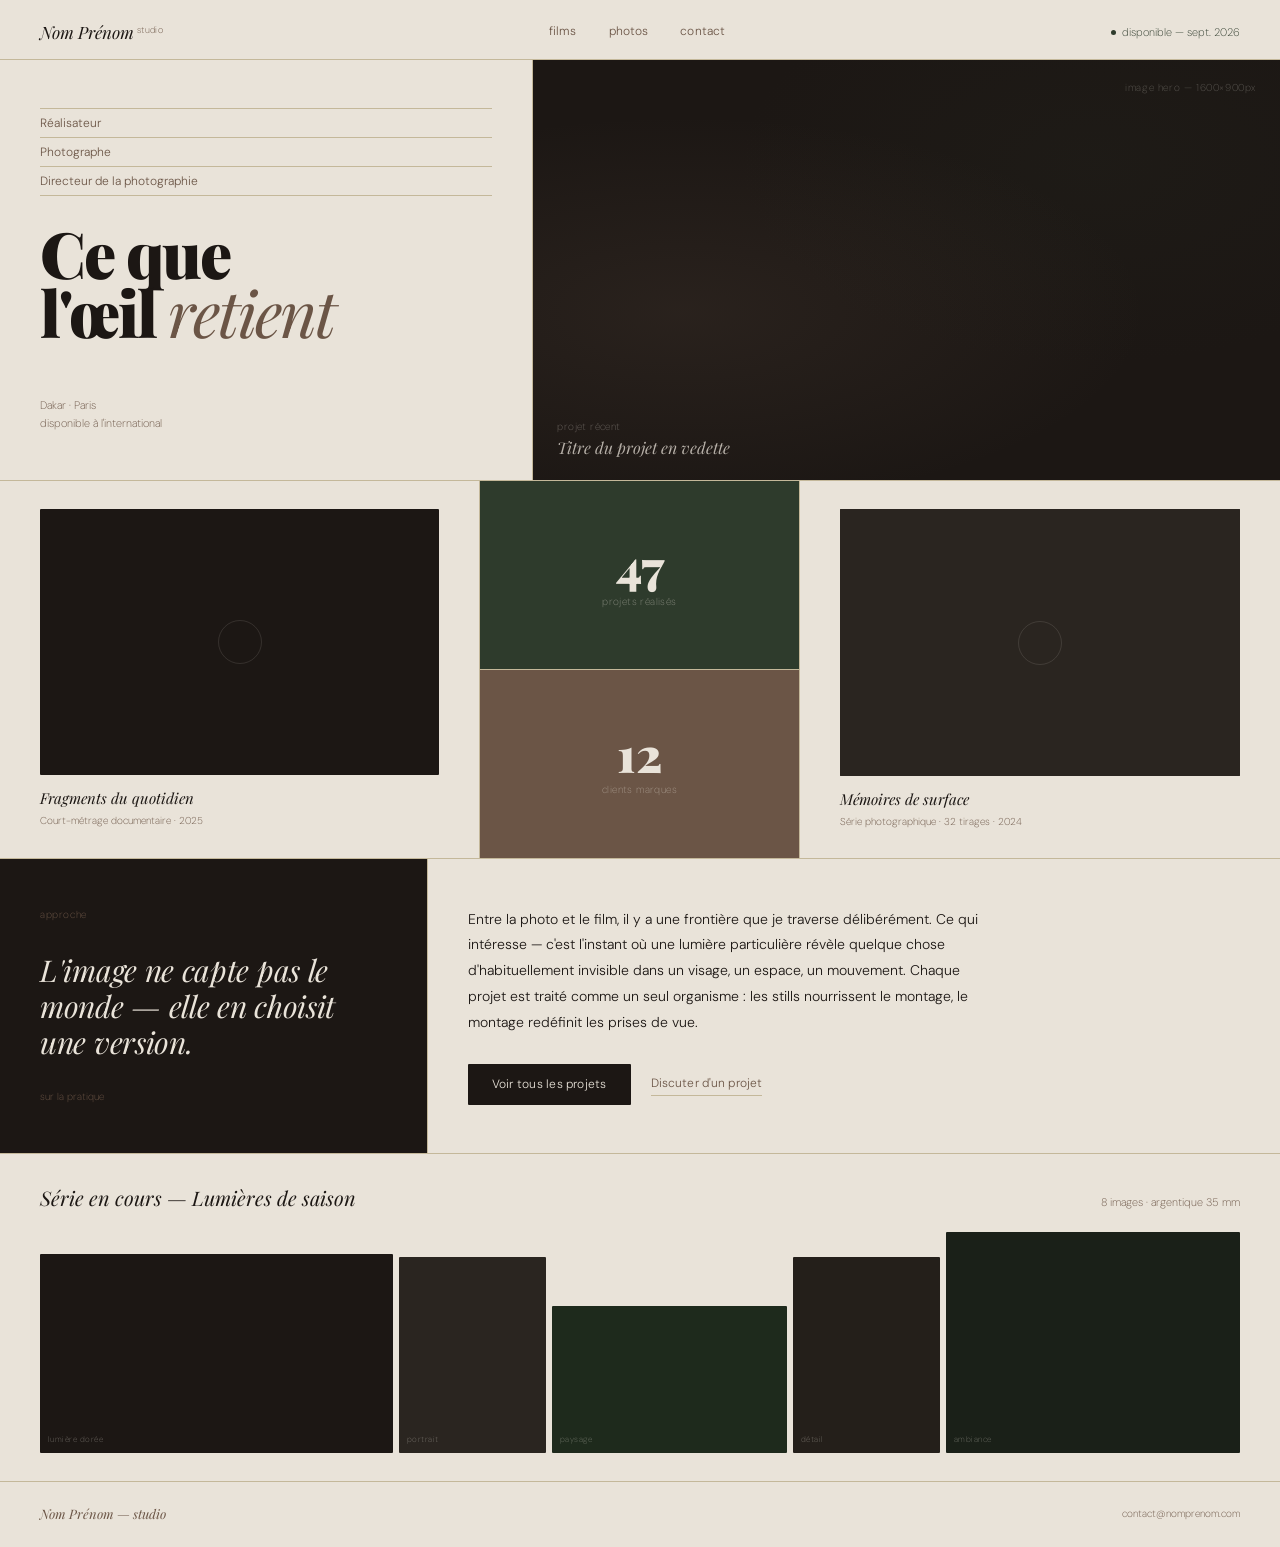
==== index.html @ 0ecfddc7 "first commit" ====
<!DOCTYPE html>
<html lang="fr">
<head>
  <meta charset="UTF-8">
  <meta name="viewport" content="width=device-width, initial-scale=1.0">
  <title>Nom Prénom — Studio</title>
  <meta name="description" content="Réalisateur, photographe et directeur de la photographie. Disponible pour projets cinéma, clip, publicité et séries photographiques.">

  <meta property="og:type" content="website">
  <meta property="og:locale" content="fr_FR">
  <meta property="og:title" content="Nom Prénom — Studio">
  <meta property="og:description" content="Réalisateur, photographe et directeur de la photographie. Disponible pour projets cinéma, clip, publicité et séries photographiques.">
  <meta name="twitter:card" content="summary_large_image">
  <meta name="twitter:title" content="Nom Prénom — Studio">
  <meta name="twitter:description" content="Réalisateur, photographe et directeur de la photographie.">
  <!--
    À ACTIVER une fois le nom de domaine définitif connu :
    <link rel="canonical" href="https://votre-domaine.com/index.html">
    <meta property="og:url" content="https://votre-domaine.com/index.html">
    <meta property="og:image" content="https://votre-domaine.com/images/og-cover.jpg"> (1200×630px)
  -->

  <link rel="icon" href="data:image/svg+xml,%3Csvg xmlns='http://www.w3.org/2000/svg' viewBox='0 0 100 100'%3E%3Crect width='100' height='100' fill='%231C1714'/%3E%3Ctext x='50' y='68' font-size='52' font-family='Georgia, serif' fill='%23E9E3D9' text-anchor='middle'%3ENP%3C/text%3E%3C/svg%3E">

  <link rel="preconnect" href="https://fonts.googleapis.com">
  <link rel="preconnect" href="https://fonts.gstatic.com" crossorigin>
  <link rel="stylesheet" href="https://fonts.googleapis.com/css2?family=Playfair+Display:ital,wght@0,400;0,700;0,900;1,400;1,700&family=DM+Sans:wght@200;300;400&display=swap">

  <link rel="stylesheet" href="style.css">
  <link rel="stylesheet" href="home.css">
  <link rel="stylesheet" href="pages.css">
</head>
<body>

<!-- ═══════════ NAV ═══════════ -->
<nav class="nav" role="navigation" aria-label="Navigation principale">
  <div class="nav-wordmark">
    <a href="index.html">Nom Prénom<sup>studio</sup></a>
  </div>
  <div class="nav-links">
    <a class="nav-link" href="films.html">films</a>
    <a class="nav-link" href="photos.html">photos</a>
    <a class="nav-link" href="contact.html">contact</a>
  </div>
  <div class="nav-status" aria-label="Statut de disponibilité">disponible — sept. 2026</div>
</nav>


<!-- ═══════════ PAGE : HOME ═══════════ -->
<main id="page-home" role="main">

  <!-- Hero -->
  <section class="hero" aria-label="Présentation">
    <div class="hero-left">
      <div>
        <div class="hero-disciplines" role="list">
          <div class="hero-discipline-item" role="listitem">Réalisateur</div>
          <div class="hero-discipline-item" role="listitem">Photographe</div>
          <div class="hero-discipline-item" role="listitem">Directeur de la photographie</div>
        </div>
        <h1 class="hero-h1">Ce que<br>l'œil <em>retient</em></h1>
      </div>
      <p class="hero-location">Dakar · Paris<br>disponible à l'international</p>
    </div>
    <a class="hero-right" href="films.html" aria-label="Voir les films">
      <div class="hero-grain" aria-hidden="true"></div>
      <!--
        REMPLACER PAR UNE IMAGE :
        <img src="images/hero.jpg" alt="Projet récent" style="width:100%;height:100%;object-fit:cover;opacity:.85;">
      -->
      <div class="hero-placeholder" aria-hidden="true">
        <div class="hero-placeholder-hint">image hero — 1600×900px</div>
        <div>
          <p class="hero-placeholder-tag">projet récent</p>
          <p class="hero-placeholder-title">Titre du projet en vedette</p>
        </div>
      </div>
    </a>
  </section>

  <!-- Projets en vedette -->
  <section class="featured bordered-top" aria-label="Projets sélectionnés">
    <div class="featured-cell">
      <a class="featured-thumb" href="projet.html?id=projet-1" aria-label="Voir le projet 1">
        <!--
          REMPLACER PAR UNE IMAGE :
          <img src="images/projet-1-thumb.jpg" alt="Fragments du quotidien">
        -->
        <div class="thumb-placeholder" aria-hidden="true">
          <div class="thumb-placeholder-inner"></div>
        </div>
      </a>
      <p class="featured-project-title">Fragments du quotidien</p>
      <p class="featured-project-meta">Court-métrage documentaire · 2025</p>
    </div>

    <div class="featured-cell featured-cell-mid" aria-hidden="true">
      <div class="featured-stat featured-stat-forest">
        <span class="featured-stat-n">47</span>
        <span class="featured-stat-label">projets réalisés</span>
      </div>
      <div class="featured-stat featured-stat-sepia">
        <span class="featured-stat-n">12</span>
        <span class="featured-stat-label">clients marques</span>
      </div>
    </div>

    <div class="featured-cell" style="border-right:none;">
      <a class="featured-thumb" href="projet.html?id=projet-2" aria-label="Voir le projet 2">
        <!--
          REMPLACER PAR UNE IMAGE :
          <img src="images/projet-2-thumb.jpg" alt="Mémoires de surface">
        -->
        <div class="thumb-placeholder" aria-hidden="true" style="background:#2A2520;">
          <div class="thumb-placeholder-inner"></div>
        </div>
      </a>
      <p class="featured-project-title">Mémoires de surface</p>
      <p class="featured-project-meta">Série photographique · 32 tirages · 2024</p>
    </div>
  </section>

  <!-- Manifeste -->
  <section class="manifesto bordered-top" aria-label="Approche artistique">
    <div class="manifesto-left">
      <span class="manifesto-label">approche</span>
      <blockquote class="manifesto-quote">
        L'image ne capte pas le monde — elle en choisit une version.
      </blockquote>
      <span class="manifesto-attr">sur la pratique</span>
    </div>
    <div class="manifesto-right">
      <p class="manifesto-text">
        Entre la photo et le film, il y a une frontière que je traverse délibérément. Ce qui intéresse — c'est l'instant où une lumière particulière révèle quelque chose d'habituellement invisible dans un visage, un espace, un mouvement. Chaque projet est traité comme un seul organisme : les stills nourrissent le montage, le montage redéfinit les prises de vue.
      </p>
      <div class="manifesto-ctas">
        <a class="btn-ink" href="films.html">Voir tous les projets</a>
        <a class="btn-ghost" href="contact.html">Discuter d'un projet</a>
      </div>
    </div>
  </section>

  <!-- Bande séries -->
  <section class="series-band bordered-top" aria-label="Série en cours">
    <div class="series-band-header">
      <h2 class="series-band-title">Série en cours — Lumières de saison</h2>
      <span class="series-band-count">8 images · argentique 35 mm</span>
    </div>
    <a class="series-strip" href="photos.html" role="button" tabindex="0" aria-label="Voir toutes les photos">
      <!--
        REMPLACER PAR DES IMAGES :
        <div class="strip-item"><img src="images/serie-1.jpg" alt=""><span class="strip-label">lumière dorée</span></div>
        etc.
      -->
      <div class="strip-item"><span class="strip-label">lumière dorée</span></div>
      <div class="strip-item"><span class="strip-label">portrait</span></div>
      <div class="strip-item"><span class="strip-label">paysage</span></div>
      <div class="strip-item"><span class="strip-label">détail</span></div>
      <div class="strip-item"><span class="strip-label">ambiance</span></div>
    </a>
  </section>

  <footer class="footer">
    <span class="footer-name">Nom Prénom — studio</span>
    <span class="footer-right">contact@nomprenom.com</span>
  </footer>
</main>







</body>
</html>
---- style.css ----
/* Polices chargées via <link> dans le <head> de chaque page (l'ancien @import ici bloquait le rendu). */

/* ─── Tokens ─── */
:root {
  --paper:      #E9E3D9;
  --paper-dark: #D9D0C3;
  --ink:        #1C1714;
  --sepia:      #6B5546;
  --warm-mid:   #C4B89A;
  --forest:     #2E3B2C;

  --serif: 'Playfair Display', Georgia, serif;
  --sans:  'DM Sans', system-ui, sans-serif;

  --gap-sm:  12px;
  --gap-md:  28px;
  --gap-lg:  48px;
  --pad-x:   40px;
  --border:  1px solid var(--warm-mid);
}

/* ─── Reset ─── */
*, *::before, *::after { box-sizing: border-box; margin: 0; padding: 0; }
html { font-size: 16px; scroll-behavior: smooth; }
body {
  background: var(--paper);
  color: var(--ink);
  font-family: var(--sans);
  font-weight: 300;
  line-height: 1.6;
  -webkit-font-smoothing: antialiased;
}
img { display: block; max-width: 100%; }
a { color: inherit; text-decoration: none; }
button, input, textarea {
  font-family: var(--sans);
  font-size: inherit;
}

/* ─── Nav ─── */
.nav {
  position: sticky;
  top: 0;
  z-index: 100;
  background: var(--paper);
  display: flex;
  align-items: flex-end;
  justify-content: space-between;
  padding: 22px var(--pad-x) 18px;
  border-bottom: var(--border);
}
.nav-wordmark {
  font-family: var(--serif);
  font-size: 17px;
  font-weight: 400;
  font-style: italic;
  color: var(--ink);
  line-height: 1;
  cursor: pointer;
}
.nav-wordmark sup {
  font-style: normal;
  font-family: var(--sans);
  font-size: 9px;
  font-weight: 200;
  color: var(--sepia);
  letter-spacing: 0.04em;
  vertical-align: super;
  margin-left: 3px;
}
.nav-links {
  display: flex;
  gap: 32px;
  align-items: baseline;
}
.nav-link {
  font-size: 12px;
  font-weight: 300;
  color: var(--sepia);
  letter-spacing: 0.01em;
  cursor: pointer;
  transition: color 0.2s;
}
.nav-link:hover,
.nav-link.active { color: var(--ink); }
.nav-status {
  font-size: 11px;
  font-weight: 200;
  color: var(--forest);
  display: flex;
  align-items: center;
  gap: 6px;
}
.nav-status::before {
  content: '';
  width: 5px; height: 5px;
  border-radius: 50%;
  background: var(--forest);
  flex-shrink: 0;
}


/* ─── Section borders ─── */
.bordered-top { border-top: var(--border); }

/* ─── Shared heading styles ─── */
.serif-display {
  font-family: var(--serif);
  font-weight: 900;
  letter-spacing: -0.03em;
  line-height: 0.92;
}
.serif-italic {
  font-family: var(--serif);
  font-style: italic;
  font-weight: 400;
}

/* ─── Buttons ─── */
.btn-ink {
  display: inline-block;
  font-size: 12px;
  font-weight: 300;
  color: var(--paper);
  background: var(--ink);
  padding: 11px 24px;
  border: none;
  border-radius: 1px;
  cursor: pointer;
  letter-spacing: 0.02em;
  transition: opacity 0.2s;
}
.btn-ink:hover { opacity: 0.8; }
.btn-ghost {
  display: inline-block;
  font-size: 12px;
  font-weight: 300;
  color: var(--sepia);
  background: none;
  border: none;
  border-bottom: 0.5px solid var(--warm-mid);
  padding-bottom: 2px;
  cursor: pointer;
  letter-spacing: 0.01em;
  transition: color 0.2s;
}
.btn-ghost:hover { color: var(--ink); }

/* ─── Footer ─── */
.footer {
  border-top: var(--border);
  padding: 22px var(--pad-x);
  display: flex;
  justify-content: space-between;
  align-items: center;
}
.footer-name {
  font-family: var(--serif);
  font-size: 13px;
  font-style: italic;
  color: var(--sepia);
}
.footer-right {
  font-size: 10px;
  font-weight: 200;
  color: var(--sepia);
}

/* ─── Responsive ─── */
@media (max-width: 768px) {
  :root { --pad-x: 20px; }
  .nav-links { gap: 18px; }
  .nav-status { display: none; }
}
@media (max-width: 560px) {
  .nav-links { display: none; }
  .nav-mobile-toggle { display: flex; }
}

/* ─── Reduced motion ─── */
@media (prefers-reduced-motion: reduce) {
  *, *::before, *::after { transition: none !important; animation: none !important; }
}
---- home.css ----
/* ─── HOME — Hero ─── */
.hero {
  display: grid;
  grid-template-columns: 5fr 7fr;
  min-height: 420px;
}
.hero-left {
  padding: var(--gap-lg) var(--pad-x);
  display: flex;
  flex-direction: column;
  justify-content: space-between;
  border-right: var(--border);
}
.hero-disciplines {
  display: flex;
  flex-direction: column;
}
.hero-discipline-item {
  font-size: 12px;
  font-weight: 300;
  color: var(--sepia);
  padding: 8px 0;
  border-top: 0.5px solid var(--warm-mid);
  line-height: 1;
}
.hero-discipline-item:last-child {
  border-bottom: 0.5px solid var(--warm-mid);
}
.hero-h1 {
  font-family: var(--serif);
  font-size: clamp(42px, 6vw, 64px);
  font-weight: 900;
  line-height: 0.92;
  letter-spacing: -0.03em;
  color: var(--ink);
  margin-top: var(--gap-md);
}
.hero-h1 em {
  font-style: italic;
  font-weight: 400;
  color: var(--sepia);
}
.hero-location {
  font-size: 11px;
  font-weight: 200;
  color: var(--sepia);
  line-height: 1.6;
  margin-top: var(--gap-md);
}
.hero-right {
  position: relative;
  overflow: hidden;
  background: var(--ink);
  min-height: 380px;
  cursor: pointer;
}
.hero-placeholder {
  position: absolute;
  inset: 0;
  display: flex;
  flex-direction: column;
  justify-content: space-between;
  padding: 20px 24px;
}
.hero-placeholder-hint {
  font-size: 10px;
  font-weight: 200;
  color: rgba(233,227,217,0.3);
  letter-spacing: 0.06em;
  align-self: flex-end;
}
.hero-placeholder-info {
  display: flex;
  flex-direction: column;
  gap: 4px;
}
.hero-placeholder-tag {
  font-size: 10px;
  font-weight: 200;
  color: rgba(233,227,217,0.35);
  letter-spacing: 0.04em;
}
.hero-placeholder-title {
  font-family: var(--serif);
  font-size: 16px;
  font-style: italic;
  color: rgba(233,227,217,0.75);
}
/* Overlay visuel grain argentique */
.hero-grain {
  position: absolute;
  inset: 0;
  background-image:
    radial-gradient(ellipse at 20% 60%, rgba(139,111,94,0.12) 0%, transparent 55%),
    radial-gradient(ellipse at 75% 25%, rgba(46,59,44,0.1) 0%, transparent 45%);
  pointer-events: none;
}
/* Guide "remplacer image" */
.hero-image-guide {
  position: absolute;
  inset: 0;
  display: flex;
  align-items: center;
  justify-content: center;
  border: 1px dashed rgba(233,227,217,0.12);
  margin: 20px;
  border-radius: 1px;
  pointer-events: none;
}
.hero-image-guide-text {
  font-size: 11px;
  font-weight: 200;
  color: rgba(233,227,217,0.2);
  letter-spacing: 0.08em;
}

/* ─── HOME — Projets en vedette ─── */
.featured {
  display: grid;
  grid-template-columns: 3fr 2fr 3fr;
  border-top: var(--border);
}
.featured-cell {
  padding: var(--gap-md) var(--pad-x);
  border-right: var(--border);
}
.featured-cell:last-child { border-right: none; }
.featured-cell-mid {
  padding: 0;
  display: flex;
  flex-direction: column;
}
.featured-stat {
  flex: 1;
  display: flex;
  flex-direction: column;
  align-items: center;
  justify-content: center;
  padding: var(--gap-md);
}
.featured-stat:first-child { border-bottom: var(--border); }
.featured-stat-n {
  font-family: var(--serif);
  font-size: 48px;
  font-weight: 900;
  line-height: 1;
  color: var(--paper);
}
.featured-stat-label {
  font-size: 10px;
  font-weight: 200;
  color: rgba(233,227,217,0.45);
  margin-top: 5px;
  letter-spacing: 0.04em;
}
.featured-stat-forest { background: var(--forest); }
.featured-stat-sepia  { background: var(--sepia); }

.featured-thumb {
  display: block;
  width: 100%;
  aspect-ratio: 3/2;
  background: var(--ink);
  border-radius: 1px;
  margin-bottom: 14px;
  overflow: hidden;
  position: relative;
  cursor: pointer;
}
.featured-thumb img {
  width: 100%; height: 100%;
  object-fit: cover;
  transition: transform 0.4s ease;
}
.featured-thumb:hover img { transform: scale(1.03); }
/* Placeholder si pas d'image */
.thumb-placeholder {
  position: absolute;
  inset: 0;
  display: flex;
  align-items: center;
  justify-content: center;
}
.thumb-placeholder-inner {
  width: 44px; height: 44px;
  border: 0.5px solid rgba(233,227,217,0.12);
  border-radius: 50%;
  display: flex;
  align-items: center;
  justify-content: center;
}
.featured-project-title {
  font-family: var(--serif);
  font-size: 15px;
  font-style: italic;
  color: var(--ink);
  margin-bottom: 5px;
  line-height: 1.25;
}
.featured-project-meta {
  font-size: 10px;
  font-weight: 200;
  color: var(--sepia);
}

/* ─── HOME — Manifeste ─── */
.manifesto {
  display: grid;
  grid-template-columns: 1fr 2fr;
  border-top: var(--border);
}
.manifesto-left {
  padding: var(--gap-lg) var(--pad-x);
  background: var(--ink);
  display: flex;
  flex-direction: column;
  justify-content: space-between;
  gap: var(--gap-md);
}
.manifesto-label {
  font-size: 10px;
  font-weight: 200;
  color: var(--sepia);
  letter-spacing: 0.06em;
}
.manifesto-quote {
  font-family: var(--serif);
  font-size: clamp(20px, 2.5vw, 30px);
  font-style: italic;
  font-weight: 400;
  color: var(--paper);
  line-height: 1.2;
  letter-spacing: -0.01em;
}
.manifesto-attr {
  font-size: 10px;
  font-weight: 200;
  color: var(--sepia);
}
.manifesto-right {
  padding: var(--gap-lg) var(--pad-x);
  border-left: var(--border);
  display: flex;
  flex-direction: column;
  justify-content: space-between;
  gap: var(--gap-md);
}
.manifesto-text {
  font-size: 14px;
  font-weight: 300;
  color: var(--ink);
  line-height: 1.85;
  max-width: 52ch;
}
.manifesto-ctas {
  display: flex;
  gap: 20px;
  align-items: center;
}

/* ─── HOME — Bande séries ─── */
.series-band {
  border-top: var(--border);
  padding: var(--gap-md) var(--pad-x);
}
.series-band-header {
  display: flex;
  justify-content: space-between;
  align-items: baseline;
  margin-bottom: 18px;
}
.series-band-title {
  font-family: var(--serif);
  font-size: 20px;
  font-style: italic;
  font-weight: 400;
  color: var(--ink);
}
.series-band-count {
  font-size: 11px;
  font-weight: 200;
  color: var(--sepia);
}
.series-strip {
  display: grid;
  grid-template-columns: 2.4fr 1fr 1.6fr 1fr 2fr;
  gap: 6px;
  align-items: end;
}
.strip-item {
  background: var(--ink);
  border-radius: 1px;
  overflow: hidden;
  position: relative;
  cursor: pointer;
}
.strip-item:nth-child(1) { aspect-ratio: 16/9; }
.strip-item:nth-child(2) { aspect-ratio: 3/4; background: #2A2520; }
.strip-item:nth-child(3) { aspect-ratio: 16/10; background: #1E2A1C; }
.strip-item:nth-child(4) { aspect-ratio: 3/4; background: #241F1A; }
.strip-item:nth-child(5) { aspect-ratio: 4/3; background: #1A2018; }
.strip-item img {
  width: 100%; height: 100%;
  object-fit: cover;
  opacity: 0.85;
  transition: opacity 0.3s;
}
.strip-item:hover img { opacity: 1; }
.strip-label {
  position: absolute;
  bottom: 7px;
  left: 8px;
  font-size: 8px;
  font-weight: 200;
  color: rgba(233,227,217,0.4);
  letter-spacing: 0.06em;
  pointer-events: none;
}

/* ─── Responsive home ─── */
@media (max-width: 900px) {
  .hero { grid-template-columns: 1fr; }
  .hero-right { min-height: 260px; border-right: none; }
  .featured { grid-template-columns: 1fr 1fr; }
  .featured-cell-mid { display: none; }
  .manifesto { grid-template-columns: 1fr; }
  .manifesto-left { border-right: none; }
  .manifesto-right { border-left: none; border-top: var(--border); }
  .series-strip { grid-template-columns: 1fr 1fr 1fr; }
  .series-strip .strip-item:nth-child(4),
  .series-strip .strip-item:nth-child(5) { display: none; }
}
@media (max-width: 600px) {
  .featured { grid-template-columns: 1fr; }
  .featured-cell { border-right: none; border-bottom: var(--border); }
  .series-strip { grid-template-columns: 1fr 1fr; }
  .series-strip .strip-item:nth-child(3) { display: none; }
}
---- pages.css ----
/* ═══════════════════════════════════
   FILMS
═══════════════════════════════════ */
.films-header {
  padding: var(--gap-lg) var(--pad-x) var(--gap-md);
  display: flex;
  align-items: flex-end;
  justify-content: space-between;
  border-bottom: var(--border);
}
.films-title {
  font-family: var(--serif);
  font-size: clamp(32px, 5vw, 56px);
  font-weight: 900;
  letter-spacing: -0.03em;
  line-height: 1;
  color: var(--ink);
}
.films-subtitle {
  font-size: 12px;
  font-weight: 200;
  color: var(--sepia);
  margin-top: 6px;
}
.films-filter {
  display: flex;
  gap: 4px;
}
.filter-btn {
  font-size: 11px;
  font-weight: 300;
  color: var(--sepia);
  background: none;
  border: 0.5px solid var(--warm-mid);
  padding: 6px 14px;
  border-radius: 1px;
  cursor: pointer;
  transition: all 0.2s;
}
.filter-btn:hover,
.filter-btn.active {
  background: var(--ink);
  color: var(--paper);
  border-color: var(--ink);
}

.films-grid {
  display: grid;
  grid-template-columns: repeat(2, 1fr);
  border-top: var(--border);
}
.film-card {
  border-right: var(--border);
  border-bottom: var(--border);
  cursor: pointer;
  overflow: hidden;
}
.film-card:nth-child(2n) { border-right: none; }
.film-thumb {
  aspect-ratio: 16/9;
  background: var(--ink);
  overflow: hidden;
  position: relative;
}
.film-thumb img {
  width: 100%; height: 100%;
  object-fit: cover;
  transition: transform 0.5s ease;
}
.film-card:hover .film-thumb img { transform: scale(1.04); }
.film-thumb-ph {
  position: absolute;
  inset: 0;
  display: flex;
  align-items: center;
  justify-content: center;
}
.film-thumb-ph-bg {
  width: 100%; height: 100%;
  position: absolute;
}
.film-thumb-ph-bg-a { background: #1C1714; }
.film-thumb-ph-bg-b { background: #1E2418; }
.film-thumb-ph-bg-c { background: #201A16; }
.film-thumb-ph-bg-d { background: #181C18; }
.film-info {
  padding: 18px var(--pad-x) 20px;
  display: flex;
  justify-content: space-between;
  align-items: flex-start;
  gap: 12px;
}
.film-info-left {}
.film-info-title {
  font-family: var(--serif);
  font-size: 16px;
  font-style: italic;
  font-weight: 400;
  color: var(--ink);
  margin-bottom: 4px;
  line-height: 1.2;
}
.film-info-meta {
  font-size: 10px;
  font-weight: 200;
  color: var(--sepia);
}
.film-info-type {
  font-size: 10px;
  font-weight: 300;
  color: var(--sepia);
  border: 0.5px solid var(--warm-mid);
  padding: 3px 8px;
  border-radius: 1px;
  white-space: nowrap;
  flex-shrink: 0;
}

@media (max-width: 700px) {
  .films-header { flex-direction: column; align-items: flex-start; gap: 14px; }
  .films-grid { grid-template-columns: 1fr; }
  .film-card { border-right: none; }
}


/* ═══════════════════════════════════
   PHOTOS
═══════════════════════════════════ */
.photos-header {
  padding: var(--gap-lg) var(--pad-x) var(--gap-md);
  border-bottom: var(--border);
  display: flex;
  align-items: flex-end;
  justify-content: space-between;
}
.photos-title {
  font-family: var(--serif);
  font-size: clamp(32px, 5vw, 56px);
  font-weight: 900;
  letter-spacing: -0.03em;
  line-height: 1;
  color: var(--ink);
}
.photos-series-nav {
  display: flex;
  flex-direction: column;
  align-items: flex-end;
  gap: 6px;
}
.series-nav-label {
  font-size: 10px;
  font-weight: 200;
  color: var(--sepia);
}
.series-tabs {
  display: flex;
  gap: 0;
  border: 0.5px solid var(--warm-mid);
  border-radius: 1px;
  overflow: hidden;
}
.series-tab {
  font-size: 11px;
  font-weight: 300;
  color: var(--sepia);
  background: none;
  border: none;
  border-right: 0.5px solid var(--warm-mid);
  padding: 7px 16px;
  cursor: pointer;
  transition: all 0.2s;
}
.series-tab:last-child { border-right: none; }
.series-tab:hover { background: var(--paper-dark); color: var(--ink); }
.series-tab.active { background: var(--ink); color: var(--paper); }

/* Masonry-like grid via colonnes CSS */
.photos-masonry {
  padding: var(--gap-md) var(--pad-x);
  columns: 3;
  column-gap: 8px;
}
.photo-item {
  break-inside: avoid;
  margin-bottom: 8px;
  overflow: hidden;
  border-radius: 1px;
  background: var(--ink);
  cursor: pointer;
  position: relative;
}
.photo-item img {
  width: 100%;
  display: block;
  transition: opacity 0.3s;
}
.photo-item:hover img { opacity: 0.88; }
/* Placeholders de différentes hauteurs */
.photo-ph {
  width: 100%;
  background: var(--ink);
}
.photo-ph-a { aspect-ratio: 3/4; background: #1E1A17; }
.photo-ph-b { aspect-ratio: 4/3; background: #191E18; }
.photo-ph-c { aspect-ratio: 2/3; background: #1A1714; }
.photo-ph-d { aspect-ratio: 1/1; background: #1C1E1A; }
.photo-ph-e { aspect-ratio: 3/2; background: #17191A; }
.photo-caption {
  position: absolute;
  bottom: 0; left: 0; right: 0;
  padding: 12px 10px 8px;
  background: linear-gradient(transparent, rgba(28,23,20,0.65));
  opacity: 0;
  transition: opacity 0.3s;
}
.photo-item:hover .photo-caption { opacity: 1; }
.photo-caption-text {
  font-family: var(--serif);
  font-size: 12px;
  font-style: italic;
  color: rgba(233,227,217,0.8);
}

@media (max-width: 900px) {
  .photos-header { flex-direction: column; align-items: flex-start; gap: 14px; }
  .photos-masonry { columns: 2; }
}
@media (max-width: 560px) {
  .photos-masonry { columns: 1; }
}


/* ═══════════════════════════════════
   PROJET — étude de cas
═══════════════════════════════════ */
.projet-header {
  padding: var(--gap-lg) var(--pad-x) var(--gap-md);
  border-bottom: var(--border);
  display: grid;
  grid-template-columns: 2fr 1fr;
  gap: var(--gap-lg);
  align-items: end;
}
.projet-back {
  font-size: 11px;
  font-weight: 200;
  color: var(--sepia);
  cursor: pointer;
  display: flex;
  align-items: center;
  gap: 6px;
  margin-bottom: var(--gap-md);
  transition: color 0.2s;
}
.projet-back:hover { color: var(--ink); }
.projet-back::before {
  content: '←';
  font-style: normal;
}
.projet-title {
  font-family: var(--serif);
  font-size: clamp(28px, 5vw, 52px);
  font-weight: 900;
  letter-spacing: -0.03em;
  line-height: 0.95;
  color: var(--ink);
  margin-bottom: 10px;
}
.projet-tagline {
  font-family: var(--serif);
  font-size: 15px;
  font-style: italic;
  font-weight: 400;
  color: var(--sepia);
}
.projet-specs {
  display: flex;
  flex-direction: column;
  gap: 12px;
}
.spec-item {}
.spec-label {
  font-size: 9px;
  font-weight: 200;
  color: var(--sepia);
  letter-spacing: 0.06em;
  margin-bottom: 2px;
}
.spec-value {
  font-size: 12px;
  font-weight: 300;
  color: var(--ink);
}

.projet-hero-img {
  width: 100%;
  aspect-ratio: 16/7;
  background: var(--ink);
  overflow: hidden;
  border-bottom: var(--border);
}
.projet-hero-img img {
  width: 100%; height: 100%;
  object-fit: cover;
}
.projet-hero-ph {
  width: 100%; height: 100%;
  background: #191511;
  display: flex;
  align-items: center;
  justify-content: center;
}
.projet-hero-ph-text {
  font-size: 11px;
  font-weight: 200;
  color: rgba(233,227,217,0.15);
  letter-spacing: 0.08em;
}

.projet-body {
  display: grid;
  grid-template-columns: 2fr 1fr;
  border-bottom: var(--border);
}
.projet-text {
  padding: var(--gap-lg) var(--pad-x);
  border-right: var(--border);
}
.projet-text p {
  font-size: 15px;
  font-weight: 300;
  color: var(--ink);
  line-height: 1.85;
  max-width: 58ch;
  margin-bottom: 1.6em;
}
.projet-text p:last-child { margin-bottom: 0; }
.projet-sidebar {
  padding: var(--gap-lg) var(--pad-x);
}
.sidebar-section {
  margin-bottom: var(--gap-md);
  padding-bottom: var(--gap-md);
  border-bottom: 0.5px solid var(--warm-mid);
}
.sidebar-section:last-child {
  border-bottom: none;
  margin-bottom: 0;
}
.sidebar-heading {
  font-size: 10px;
  font-weight: 200;
  color: var(--sepia);
  letter-spacing: 0.05em;
  margin-bottom: 10px;
}
.sidebar-text {
  font-size: 13px;
  font-weight: 300;
  color: var(--ink);
  line-height: 1.6;
}
.gear-list {
  list-style: none;
  display: flex;
  flex-direction: column;
  gap: 5px;
}
.gear-list li {
  font-size: 12px;
  font-weight: 300;
  color: var(--sepia);
  padding-left: 10px;
  position: relative;
}
.gear-list li::before {
  content: '–';
  position: absolute;
  left: 0;
  color: var(--sepia);
}

/* Galerie stills */
.projet-gallery {
  padding: var(--gap-md) var(--pad-x);
  border-bottom: var(--border);
}
.gallery-header {
  display: flex;
  justify-content: space-between;
  align-items: baseline;
  margin-bottom: 14px;
}
.gallery-heading {
  font-family: var(--serif);
  font-size: 16px;
  font-style: italic;
  font-weight: 400;
  color: var(--ink);
}
.gallery-count {
  font-size: 11px;
  font-weight: 200;
  color: var(--sepia);
}
.gallery-grid {
  display: grid;
  grid-template-columns: repeat(4, 1fr);
  gap: 6px;
}
.gallery-grid-item {
  background: var(--ink);
  border-radius: 1px;
  overflow: hidden;
  cursor: pointer;
}
.gallery-grid-item img {
  width: 100%; aspect-ratio: 3/2;
  object-fit: cover;
  transition: opacity 0.3s;
}
.gallery-grid-item:hover img { opacity: 0.85; }
.gallery-ph {
  aspect-ratio: 3/2;
}
.gallery-ph-a { background: #1A1714; }
.gallery-ph-b { background: #1B1E18; }
.gallery-ph-c { background: #1C1917; }
.gallery-ph-d { background: #18191B; }

/* Vidéo placeholder */
.projet-video {
  padding: var(--gap-md) var(--pad-x);
  border-bottom: var(--border);
}
.video-embed-area {
  aspect-ratio: 16/9;
  background: var(--ink);
  border-radius: 1px;
  display: flex;
  flex-direction: column;
  align-items: center;
  justify-content: center;
  gap: 10px;
  cursor: pointer;
}
.video-embed-area p {
  font-size: 12px;
  font-weight: 200;
  color: rgba(233,227,217,0.3);
  letter-spacing: 0.06em;
}
.video-play-btn {
  width: 60px; height: 60px;
  border-radius: 50%;
  border: 1px solid rgba(233,227,217,0.25);
  display: flex;
  align-items: center;
  justify-content: center;
}
.video-play-btn::after {
  content: '';
  border-left: 16px solid rgba(233,227,217,0.5);
  border-top: 9px solid transparent;
  border-bottom: 9px solid transparent;
  margin-left: 4px;
}

/* Projet suivant */
.projet-next {
  display: flex;
  justify-content: flex-end;
  align-items: center;
  padding: var(--gap-md) var(--pad-x);
  gap: 20px;
}
.projet-next-label {
  font-size: 11px;
  font-weight: 200;
  color: var(--sepia);
}
.projet-next-title {
  font-family: var(--serif);
  font-size: 15px;
  font-style: italic;
  color: var(--ink);
  cursor: pointer;
}
.projet-next-title:hover {
  text-decoration: underline;
  text-underline-offset: 3px;
}

@media (max-width: 900px) {
  .projet-header { grid-template-columns: 1fr; }
  .projet-body { grid-template-columns: 1fr; }
  .projet-text { border-right: none; border-bottom: var(--border); }
  .gallery-grid { grid-template-columns: repeat(2, 1fr); }
}


/* ═══════════════════════════════════
   CONTACT
═══════════════════════════════════ */
.contact-header {
  padding: var(--gap-lg) var(--pad-x) var(--gap-md);
  border-bottom: var(--border);
}
.contact-title {
  font-family: var(--serif);
  font-size: clamp(32px, 5vw, 56px);
  font-weight: 900;
  letter-spacing: -0.03em;
  line-height: 1;
  color: var(--ink);
}
.contact-sub {
  font-size: 14px;
  font-weight: 300;
  color: var(--sepia);
  margin-top: 8px;
}

.contact-body {
  display: grid;
  grid-template-columns: 1fr 1fr;
  border-top: var(--border);
}
.contact-infos {
  padding: var(--gap-lg) var(--pad-x);
  border-right: var(--border);
  display: flex;
  flex-direction: column;
  gap: var(--gap-md);
}
.contact-info-block {}
.contact-info-label {
  font-size: 10px;
  font-weight: 200;
  color: var(--sepia);
  letter-spacing: 0.05em;
  margin-bottom: 5px;
}
.contact-info-value {
  font-size: 15px;
  font-weight: 300;
  color: var(--ink);
  line-height: 1.5;
}
.contact-info-value a:hover {
  text-decoration: underline;
  text-underline-offset: 3px;
}
.contact-avail {
  margin-top: auto;
  padding-top: var(--gap-md);
  border-top: 0.5px solid var(--warm-mid);
}
.contact-avail-label {
  font-size: 10px;
  font-weight: 200;
  color: var(--sepia);
  margin-bottom: 6px;
}
.contact-avail-list {
  list-style: none;
  display: flex;
  flex-direction: column;
  gap: 4px;
}
.contact-avail-list li {
  font-size: 13px;
  font-weight: 300;
  color: var(--ink);
  display: flex;
  align-items: center;
  gap: 8px;
}
.avail-dot {
  width: 5px; height: 5px;
  border-radius: 50%;
  flex-shrink: 0;
}
.avail-dot-green { background: var(--forest); }
.avail-dot-warm  { background: var(--sepia); }

/* Formulaire */
.contact-form-wrap {
  padding: var(--gap-lg) var(--pad-x);
}
.contact-form {
  display: flex;
  flex-direction: column;
  gap: var(--gap-sm);
}
.form-group {
  display: flex;
  flex-direction: column;
  gap: 5px;
}
.form-label {
  font-size: 10px;
  font-weight: 200;
  color: var(--sepia);
  letter-spacing: 0.04em;
}
.form-input,
.form-textarea,
.form-select {
  background: transparent;
  border: none;
  border-bottom: 1px solid var(--warm-mid);
  padding: 8px 0;
  font-size: 14px;
  font-weight: 300;
  color: var(--ink);
  outline: none;
  border-radius: 0;
  width: 100%;
  transition: border-color 0.2s;
  -webkit-appearance: none;
}
.form-input:focus,
.form-textarea:focus,
.form-select:focus { border-color: var(--ink); }
.form-input::placeholder,
.form-textarea::placeholder { color: var(--sepia); font-weight: 200; }
.form-textarea {
  resize: vertical;
  min-height: 100px;
  line-height: 1.6;
}
.form-select { cursor: pointer; background: var(--paper); }
.form-row {
  display: grid;
  grid-template-columns: 1fr 1fr;
  gap: var(--gap-sm);
}
.form-submit-row {
  display: flex;
  justify-content: flex-end;
  margin-top: 8px;
}
.form-notice {
  font-size: 10px;
  font-weight: 200;
  color: var(--sepia);
  margin-top: 4px;
}
/* State succès */
.form-success {
  display: none;
  padding: var(--gap-md) 0;
  font-family: var(--serif);
  font-size: 18px;
  font-style: italic;
  color: var(--forest);
}
.form-success.visible { display: block; }
.form-success.visible + .contact-form { display: none; }

@media (max-width: 768px) {
  .contact-body { grid-template-columns: 1fr; }
  .contact-infos { border-right: none; border-bottom: var(--border); }
  .form-row { grid-template-columns: 1fr; }
}
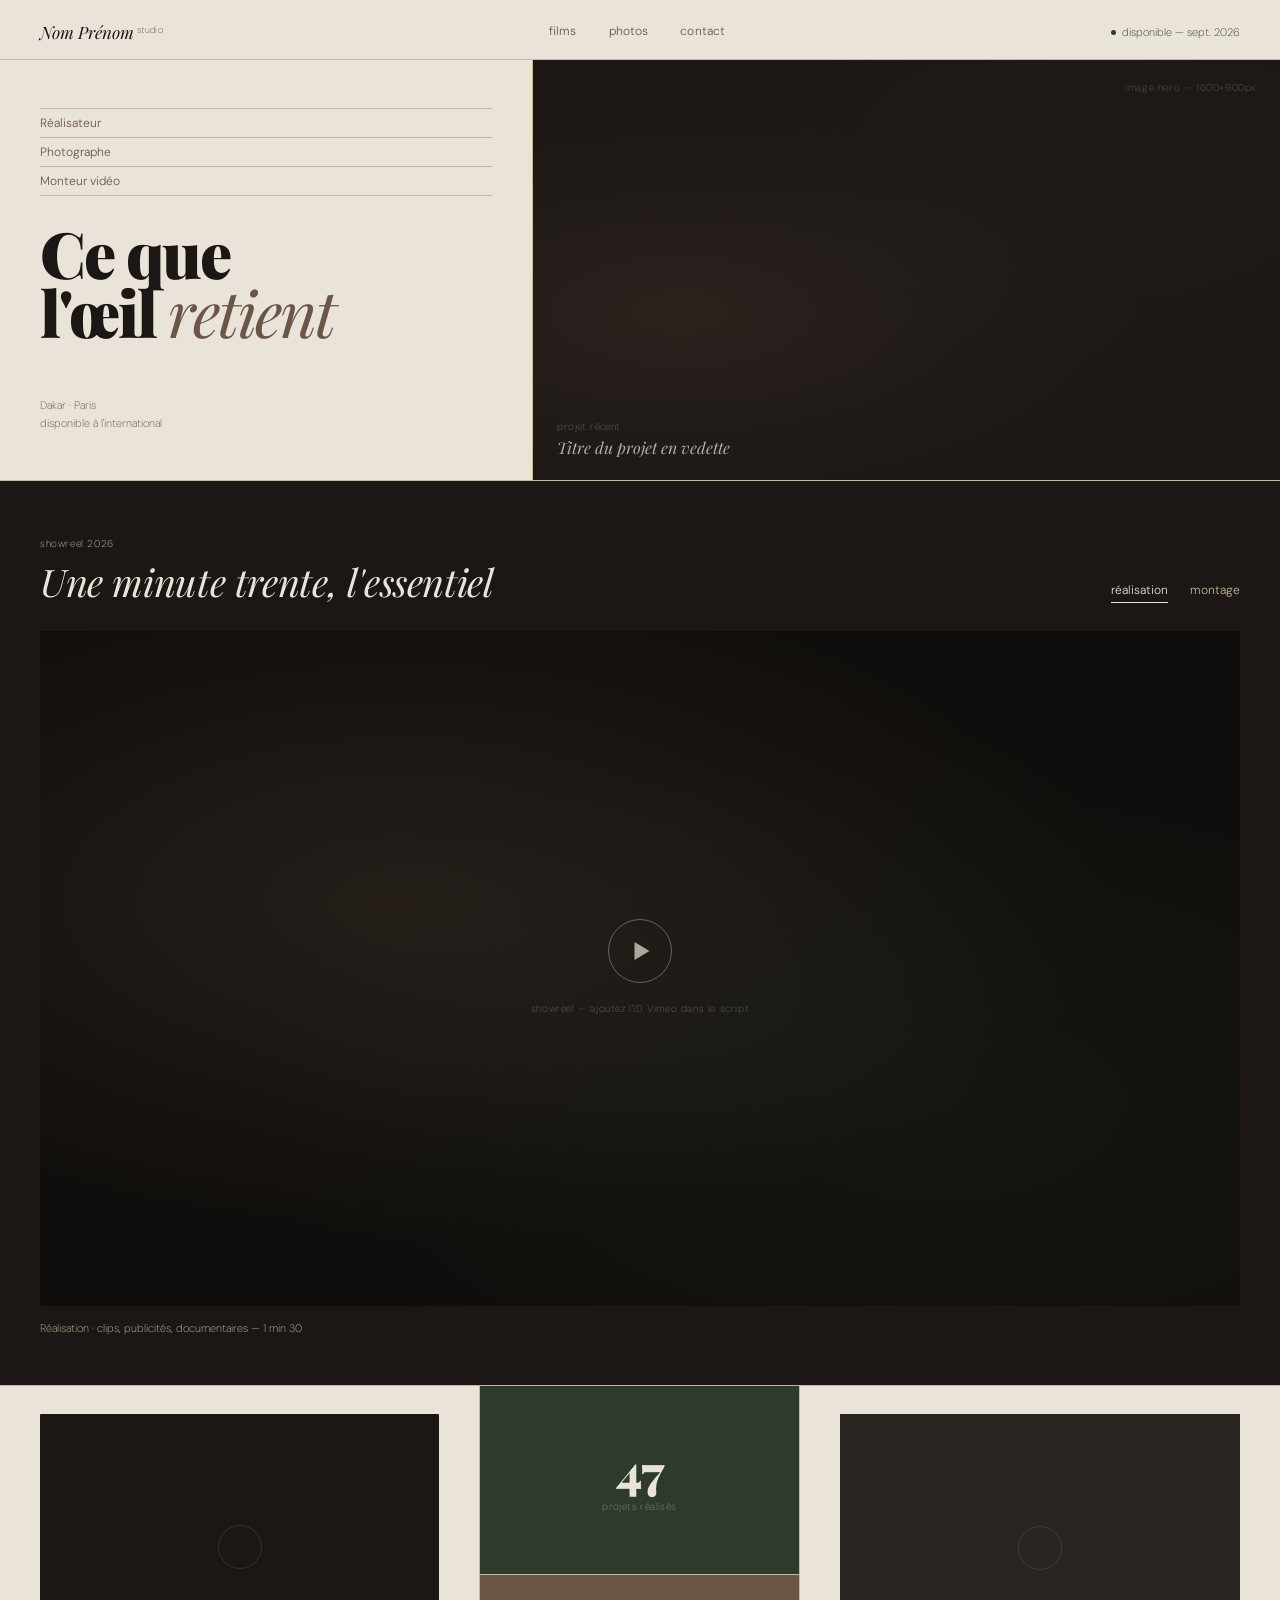
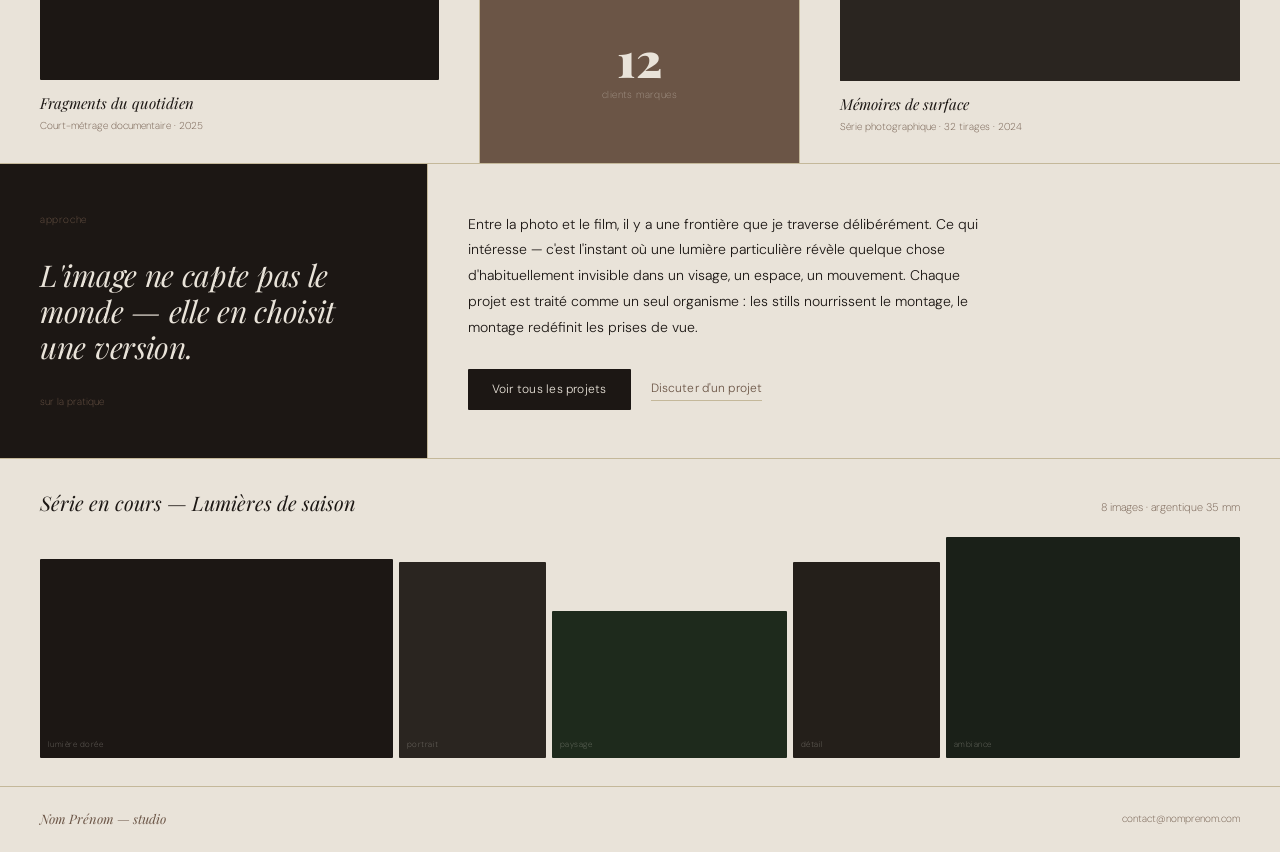
==== commit e62f8e3c: "Ajoute le showreel en accueil et le métier de monteur - Section showreel sur l'accueil avec onglets " ====
--- a/index.html
+++ b/index.html
@@ -4,15 +4,15 @@
   <meta charset="UTF-8">
   <meta name="viewport" content="width=device-width, initial-scale=1.0">
   <title>Nom Prénom — Studio</title>
-  <meta name="description" content="Réalisateur, photographe et directeur de la photographie. Disponible pour projets cinéma, clip, publicité et séries photographiques.">
+  <meta name="description" content="Réalisateur, photographe et monteur vidéo. Disponible pour projets cinéma, clip, publicité et séries photographiques.">
 
   <meta property="og:type" content="website">
   <meta property="og:locale" content="fr_FR">
   <meta property="og:title" content="Nom Prénom — Studio">
-  <meta property="og:description" content="Réalisateur, photographe et directeur de la photographie. Disponible pour projets cinéma, clip, publicité et séries photographiques.">
+  <meta property="og:description" content="Réalisateur, photographe et monteur vidéo. Disponible pour projets cinéma, clip, publicité et séries photographiques.">
   <meta name="twitter:card" content="summary_large_image">
   <meta name="twitter:title" content="Nom Prénom — Studio">
-  <meta name="twitter:description" content="Réalisateur, photographe et directeur de la photographie.">
+  <meta name="twitter:description" content="Réalisateur, photographe et monteur vidéo.">
   <!--
     À ACTIVER une fois le nom de domaine définitif connu :
     <link rel="canonical" href="https://votre-domaine.com/index.html">
@@ -56,7 +56,7 @@
         <div class="hero-disciplines" role="list">
           <div class="hero-discipline-item" role="listitem">Réalisateur</div>
           <div class="hero-discipline-item" role="listitem">Photographe</div>
-          <div class="hero-discipline-item" role="listitem">Directeur de la photographie</div>
+          <div class="hero-discipline-item" role="listitem">Monteur vidéo</div>
         </div>
         <h1 class="hero-h1">Ce que<br>l'œil <em>retient</em></h1>
       </div>
@@ -76,6 +76,28 @@
         </div>
       </div>
     </a>
+  </section>
+
+  <!-- Showreel : visible dès l'accueil, sans clic de navigation -->
+  <section class="reel bordered-top" id="showreel" aria-labelledby="reel-heading">
+    <div class="reel-header">
+      <div>
+        <span class="reel-label">showreel 2026</span>
+        <h2 class="reel-title" id="reel-heading">Une minute trente, l'essentiel</h2>
+      </div>
+      <div class="reel-tabs" role="tablist" aria-label="Choisir un showreel">
+        <button class="reel-tab active" role="tab" aria-selected="true" data-reel="realisation">réalisation</button>
+        <button class="reel-tab" role="tab" aria-selected="false" data-reel="montage">montage</button>
+      </div>
+    </div>
+    <div class="reel-player" id="reel-player">
+      <!-- Le lecteur Vimeo est injecté ici par le script dès qu'un ID est renseigné (voir REELS plus bas) -->
+      <div class="reel-ph" id="reel-ph">
+        <div class="reel-play" aria-hidden="true"></div>
+        <p class="reel-ph-text">showreel — ajoutez l'ID Vimeo dans le script</p>
+      </div>
+    </div>
+    <p class="reel-caption" id="reel-caption" aria-live="polite"></p>
   </section>
 
   <!-- Projets en vedette -->
@@ -166,6 +188,46 @@
   </footer>
 </main>
 
+<script>
+/* Showreels : renseigner l'ID Vimeo (le nombre à la fin de vimeo.com/123456789).
+   Conseils : 60–90 s, meilleurs plans d'abord, lisible sans le son, musique libre de droits. */
+const REELS = {
+  realisation: { vimeoId: '', caption: 'Réalisation · clips, publicités, documentaires — 1 min 30' },
+  montage:     { vimeoId: '', caption: 'Montage · rythme, narration, étalonnage — 1 min 15' }
+};
+
+function showReel(key) {
+  const reel = REELS[key];
+  const player = document.getElementById('reel-player');
+  const ph = document.getElementById('reel-ph');
+  document.getElementById('reel-caption').textContent = reel.caption;
+  player.querySelector('iframe')?.remove();
+  if (reel.vimeoId) {
+    const f = document.createElement('iframe');
+    f.src = 'https://player.vimeo.com/video/' + encodeURIComponent(reel.vimeoId) + '?title=0&byline=0&portrait=0&dnt=1';
+    f.title = 'Showreel ' + key;
+    f.allow = 'autoplay; fullscreen; picture-in-picture';
+    f.allowFullscreen = true;
+    f.loading = 'lazy';
+    player.appendChild(f);
+    ph.hidden = true;
+  } else {
+    ph.hidden = false;
+  }
+}
+
+document.querySelectorAll('.reel-tab').forEach(btn => {
+  btn.addEventListener('click', () => {
+    document.querySelectorAll('.reel-tab').forEach(b => {
+      b.classList.toggle('active', b === btn);
+      b.setAttribute('aria-selected', b === btn);
+    });
+    showReel(btn.dataset.reel);
+  });
+});
+showReel('realisation');
+</script>
+
 
 
 
--- a/style.css
+++ b/style.css
@@ -172,9 +172,17 @@
   .nav-links { gap: 18px; }
   .nav-status { display: none; }
 }
+/* Mobile : les liens passent sous le nom au lieu de disparaître (pas de menu caché, pas de JS) */
 @media (max-width: 560px) {
-  .nav-links { display: none; }
-  .nav-mobile-toggle { display: flex; }
+  .nav {
+    flex-direction: column;
+    align-items: flex-start;
+    gap: 14px;
+    padding-top: 16px;
+    padding-bottom: 12px;
+  }
+  .nav-links { gap: 22px; }
+  .nav-link { font-size: 13px; padding: 4px 0; }
 }
 
 /* ─── Reduced motion ─── */
--- a/home.css
+++ b/home.css
@@ -336,3 +336,104 @@
   .series-strip { grid-template-columns: 1fr 1fr; }
   .series-strip .strip-item:nth-child(3) { display: none; }
 }
+
+/* ─── HOME — Showreel ─── */
+.reel {
+  padding: var(--gap-lg) var(--pad-x);
+  background: var(--ink);
+  color: var(--paper);
+}
+.reel-header {
+  display: flex;
+  justify-content: space-between;
+  align-items: flex-end;
+  gap: var(--gap-md);
+  margin-bottom: var(--gap-md);
+  flex-wrap: wrap;
+}
+.reel-label {
+  font-size: 10px;
+  font-weight: 200;
+  color: var(--warm-mid);
+  letter-spacing: 0.06em;
+}
+.reel-title {
+  font-family: var(--serif);
+  font-size: clamp(24px, 3.2vw, 38px);
+  font-style: italic;
+  font-weight: 400;
+  line-height: 1.1;
+  letter-spacing: -0.01em;
+  margin-top: 6px;
+}
+.reel-tabs { display: flex; gap: 22px; }
+.reel-tab {
+  background: none;
+  border: none;
+  border-bottom: 0.5px solid transparent;
+  color: var(--warm-mid);
+  font-size: 12px;
+  font-weight: 300;
+  padding: 4px 0;
+  cursor: pointer;
+  transition: color 0.2s, border-color 0.2s;
+}
+.reel-tab:hover { color: var(--paper); }
+.reel-tab.active { color: var(--paper); border-bottom-color: var(--paper); }
+.reel-tab:focus-visible { outline: 1px solid var(--warm-mid); outline-offset: 4px; }
+.reel-player {
+  position: relative;
+  aspect-ratio: 16 / 9;
+  background: #0F0D0B;
+  border-radius: 1px;
+  overflow: hidden;
+}
+.reel-player iframe {
+  position: absolute;
+  inset: 0;
+  width: 100%;
+  height: 100%;
+  border: 0;
+}
+.reel-ph {
+  position: absolute;
+  inset: 0;
+  display: flex;
+  flex-direction: column;
+  align-items: center;
+  justify-content: center;
+  gap: 18px;
+  background:
+    radial-gradient(ellipse at 30% 40%, rgba(139,111,94,0.18) 0%, transparent 60%),
+    radial-gradient(ellipse at 75% 70%, rgba(46,59,44,0.2) 0%, transparent 55%);
+}
+.reel-ph[hidden] { display: none; }
+.reel-play {
+  width: 64px; height: 64px;
+  border: 0.5px solid rgba(233,227,217,0.35);
+  border-radius: 50%;
+  position: relative;
+}
+.reel-play::after {
+  content: '';
+  position: absolute;
+  top: 50%; left: 54%;
+  transform: translate(-50%, -50%);
+  border-style: solid;
+  border-width: 9px 0 9px 15px;
+  border-color: transparent transparent transparent rgba(233,227,217,0.7);
+}
+.reel-ph-text {
+  font-size: 10px;
+  font-weight: 200;
+  color: rgba(233,227,217,0.35);
+  letter-spacing: 0.06em;
+  text-align: center;
+  padding: 0 16px;
+}
+.reel-caption {
+  font-size: 11px;
+  font-weight: 200;
+  color: var(--warm-mid);
+  margin-top: 14px;
+}
